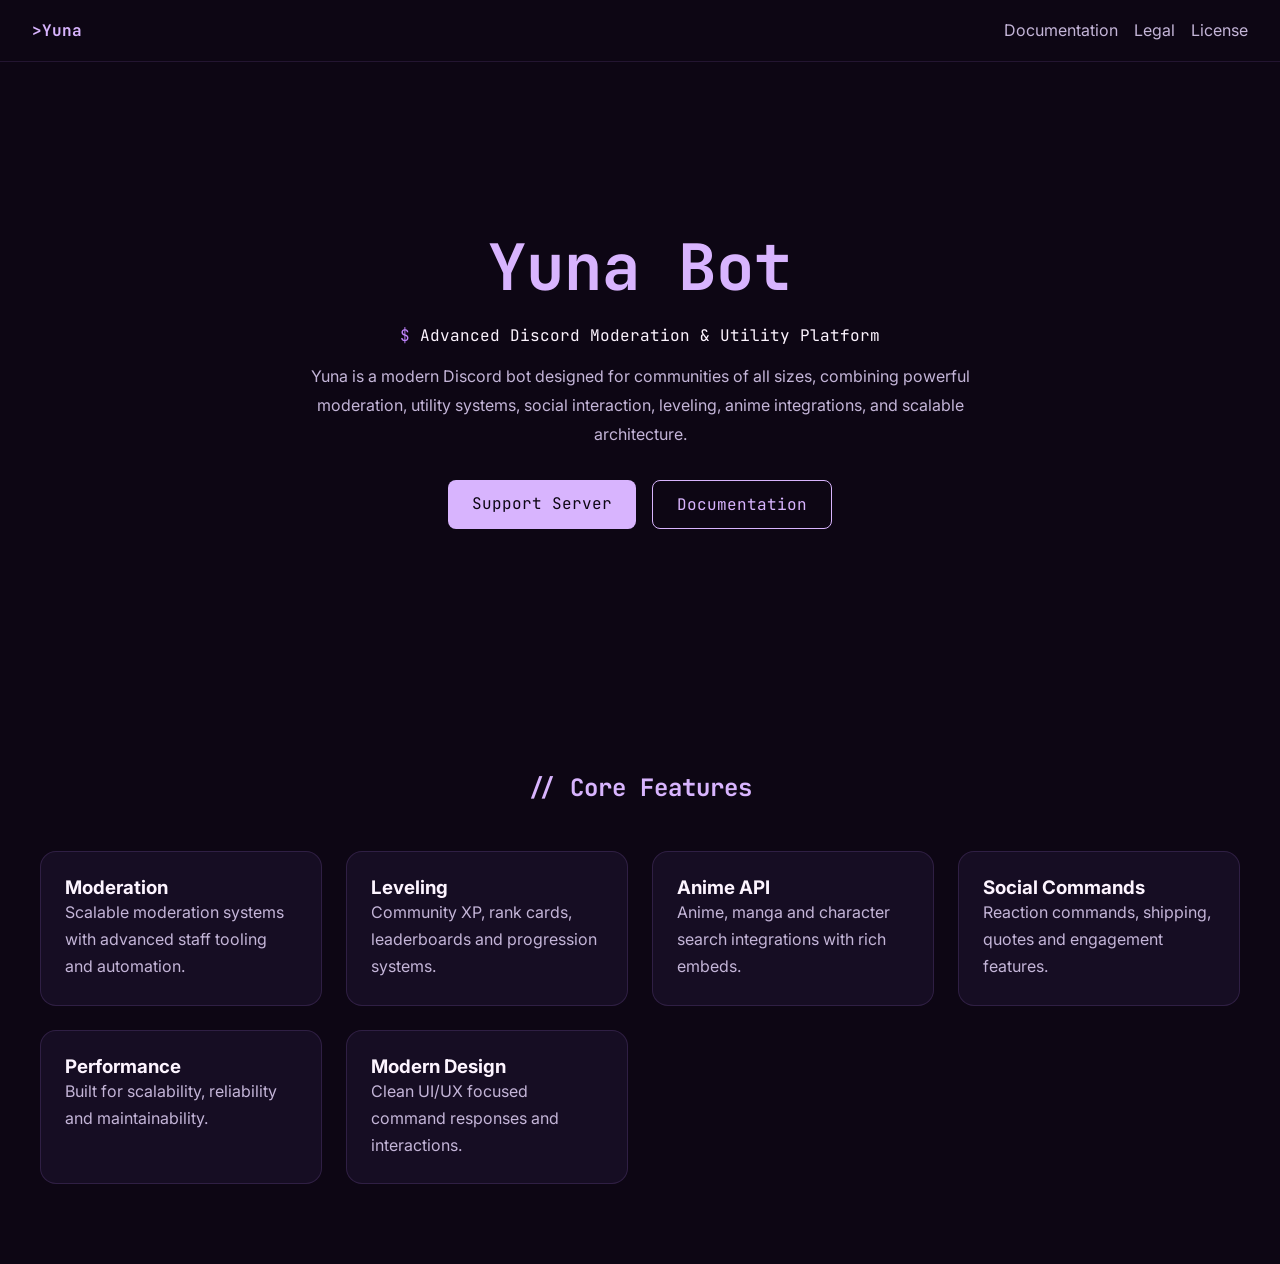
==== index.html @ b2848f5c "first commit" ====
<!DOCTYPE html>
<html lang="en">
<head>
    <meta charset="UTF-8">
    <meta name="viewport" content="width=device-width, initial-scale=1.0">
    <title>Yuna Bot</title>
    <link rel="stylesheet" href="/main.css">
    <link href="https://fonts.googleapis.com/css2?family=Inter:wght@400;500;600;700&family=JetBrains+Mono:wght@400;700&display=swap" rel="stylesheet">
</head>
<body>

<nav class="nav">
    <span class="nav-logo">&gt;Yuna</span>
    <div class="nav-links">
        <a href="/documentation">Documentation</a>
        <a href="/legal">Legal</a>
        <a href="/license">License</a>
    </div>
</nav>

<section class="hero">
    <div class="hero-content">
        <div class="hero-text">
            <h1 class="glitch">Yuna Bot</h1>

            <div class="terminal-line">
                <span class="prompt">$</span>
                <span>Advanced Discord Moderation & Utility Platform</span>
            </div>

            <p class="hero-description">
                Yuna is a modern Discord bot designed for communities of all sizes,
                combining powerful moderation, utility systems, social interaction,
                leveling, anime integrations, and scalable architecture.
            </p>

            <div class="hero-actions">
                <a href="https://discord.gg/RjTFsjRT7y" class="btn btn-primary" target="_blank">Support Server</a>
                <a href="/documentation" class="btn btn-secondary">Documentation</a>
            </div>
        </div>
    </div>
</section>

<section class="section">
    <h2 class="section-title">// Core Features</h2>

    <div class="grid-3">
        <div class="card">
            <h3>Moderation</h3>
            <p>Scalable moderation systems with advanced staff tooling and automation.</p>
        </div>

        <div class="card">
            <h3>Leveling</h3>
            <p>Community XP, rank cards, leaderboards and progression systems.</p>
        </div>

        <div class="card">
            <h3>Anime API</h3>
            <p>Anime, manga and character search integrations with rich embeds.</p>
        </div>

        <div class="card">
            <h3>Social Commands</h3>
            <p>Reaction commands, shipping, quotes and engagement features.</p>
        </div>

        <div class="card">
            <h3>Performance</h3>
            <p>Built for scalability, reliability and maintainability.</p>
        </div>

        <div class="card">
            <h3>Modern Design</h3>
            <p>Clean UI/UX focused command responses and interactions.</p>
        </div>
    </div>
</section>

</body>
</html>
---- main.css ----
*,
*::before,
*::after {
    box-sizing: border-box;
    margin: 0;
    padding: 0;
}

:root {
    --cyan: #d8b4fe;
    --purple: #c084fc;
    --bg: #0d0614;
    --bg2: #1a1028;
    --text: #fdf4ff;
    --text-dim: #c4b5d8;
}

body {
    background: var(--bg);
    color: var(--text);
    font-family: 'Inter', sans-serif;
}

.nav {
    display: flex;
    justify-content: space-between;
    padding: 1.25rem 2rem;
    background: rgba(13,6,20,0.85);
    border-bottom: 1px solid rgba(192,132,252,0.12);
}

.nav-logo {
    font-family: 'JetBrains Mono', monospace;
    color: var(--cyan);
    font-weight: 700;
}

.nav-links {
    display: flex;
    gap: 1rem;
}

.nav-links a {
    color: var(--text-dim);
    text-decoration: none;
}

.hero {
    min-height: 70vh;
    display: flex;
    align-items: center;
    justify-content: center;
    padding: 4rem 2rem;
}

.hero-text {
    max-width: 700px;
    text-align: center;
}

.glitch {
    font-size: 4rem;
    color: var(--cyan);
    font-family: 'JetBrains Mono', monospace;
}

.terminal-line {
    margin: 1rem 0;
    font-family: 'JetBrains Mono', monospace;
}

.prompt {
    color: var(--purple);
}

.hero-description {
    color: var(--text-dim);
    line-height: 1.8;
}

.hero-actions {
    display: flex;
    gap: 1rem;
    justify-content: center;
    margin-top: 2rem;
}

.btn {
    padding: 0.8rem 1.5rem;
    border-radius: 8px;
    text-decoration: none;
    font-family: 'JetBrains Mono', monospace;
}

.btn-primary {
    background: var(--cyan);
    color: var(--bg);
}

.btn-secondary {
    border: 1px solid var(--cyan);
    color: var(--cyan);
}

.section {
    padding: 5rem 2rem;
}

.section-title {
    text-align: center;
    color: var(--cyan);
    font-family: 'JetBrains Mono', monospace;
    margin-bottom: 3rem;
}

.grid-1 {
    max-width: 800px;
    margin: auto;
}

.grid-3 {
    display: grid;
    grid-template-columns: repeat(auto-fit,minmax(250px,1fr));
    gap: 1.5rem;
    max-width: 1200px;
    margin: auto;
}

.card {
    background: rgba(26,16,40,0.75);
    border: 1px solid rgba(192,132,252,0.15);
    padding: 1.5rem;
    border-radius: 16px;
}

.card p {
    color: var(--text-dim);
    line-height: 1.7;
}

pre {
    white-space: pre-wrap;
    color: var(--text-dim);
}
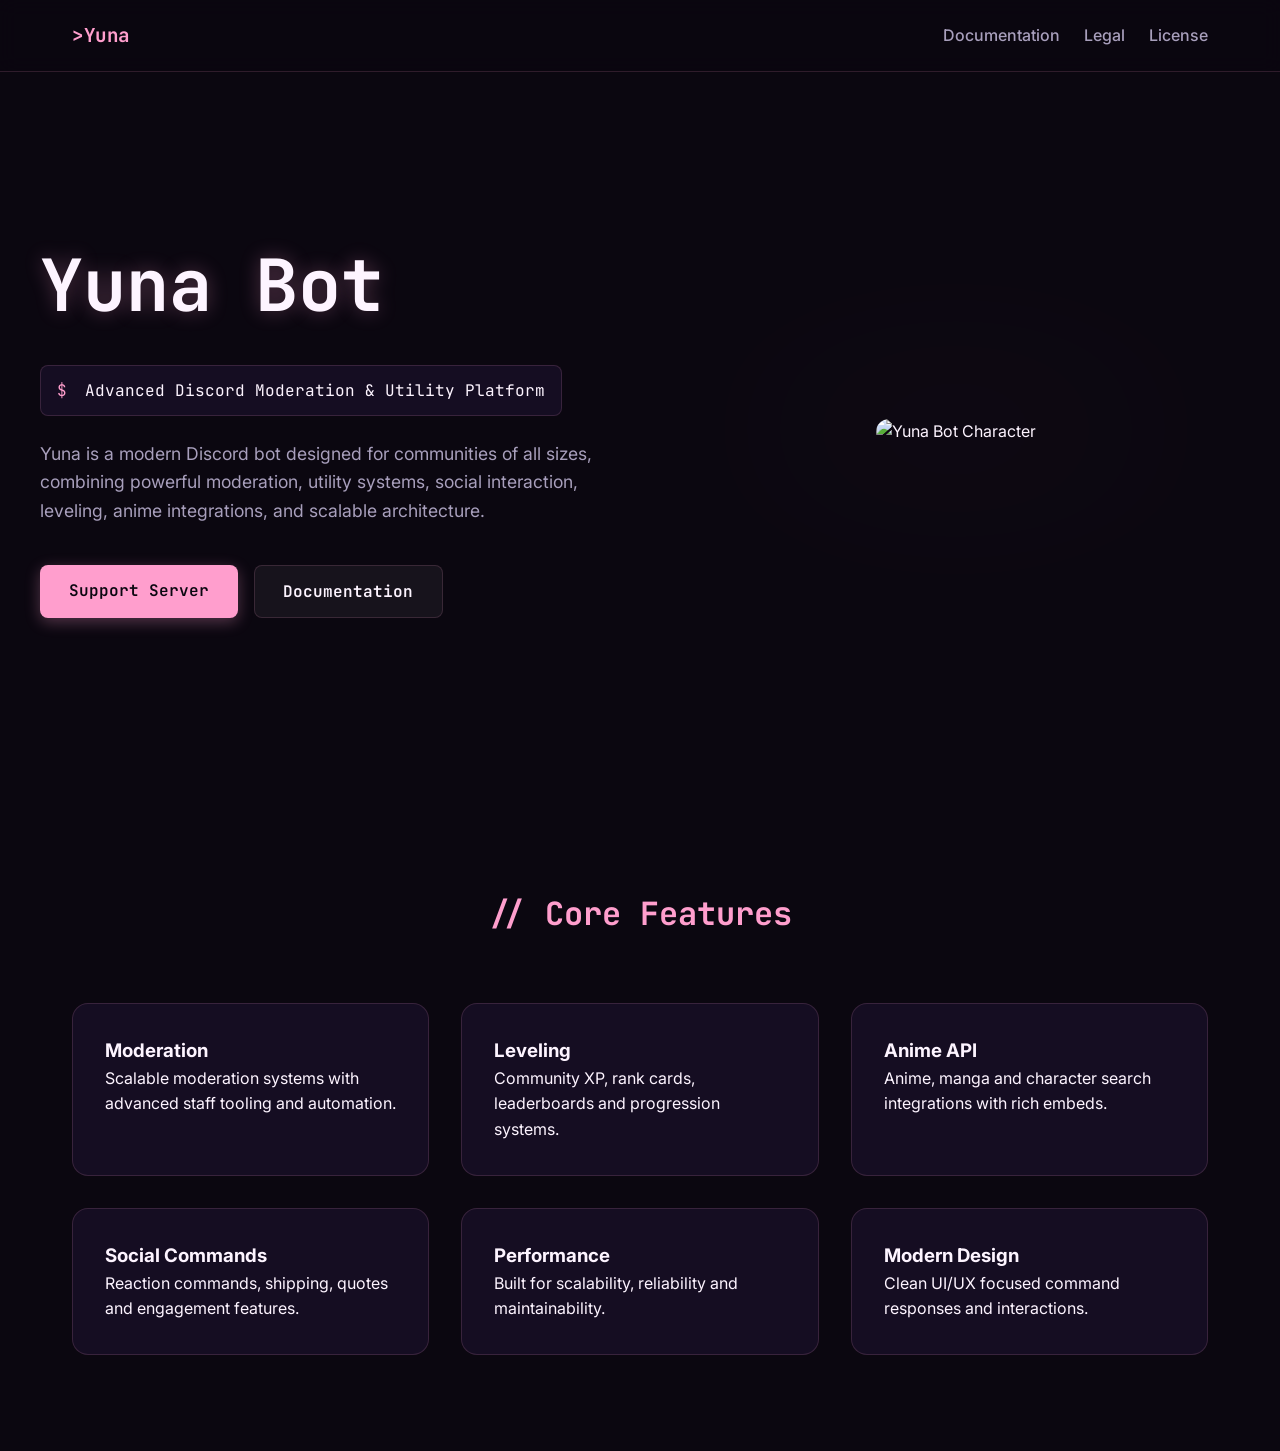
==== commit 992b7f55: "update style" ====
--- a/index.html
+++ b/index.html
@@ -10,17 +10,19 @@
 <body>
 
 <nav class="nav">
-    <span class="nav-logo">&gt;Yuna</span>
-    <div class="nav-links">
-        <a href="/documentation">Documentation</a>
-        <a href="/legal">Legal</a>
-        <a href="/license">License</a>
+    <div class="nav-container">
+        <span class="nav-logo">&gt;Yuna</span>
+        <div class="nav-links">
+            <a href="/documentation">Documentation</a>
+            <a href="/legal">Legal</a>
+            <a href="/license">License</a>
+        </div>
     </div>
 </nav>
 
 <section class="hero">
-    <div class="hero-content">
-        <div class="hero-text">
+    <div class="hero-container">
+        <div class="hero-content">
             <h1 class="glitch">Yuna Bot</h1>
 
             <div class="terminal-line">
@@ -38,6 +40,10 @@
                 <a href="https://discord.gg/RjTFsjRT7y" class="btn btn-primary" target="_blank">Support Server</a>
                 <a href="/documentation" class="btn btn-secondary">Documentation</a>
             </div>
+        </div>
+
+        <div class="hero-image-wrapper">
+            <img src="https://i.imgur.com/UyLDdGg.png" alt="Yuna Bot Character" class="hero-image">
         </div>
     </div>
 </section>
--- a/main.css
+++ b/main.css
@@ -7,110 +7,205 @@
 }
 
 :root {
-    --cyan: #d8b4fe;
-    --purple: #c084fc;
-    --bg: #0d0614;
-    --bg2: #1a1028;
-    --text: #fdf4ff;
-    --text-dim: #c4b5d8;
+    /* --- FARBPALETTE ANPASSEN --- */
+    /* Ändere diese Hex-Codes, falls das Bild z.B. eher blau oder rot ist */
+    --primary: #ff9ecd;       /* Ein sanftes Pink passend zum Bild */
+    --accent: #d8b4fe;        /* Ein helles Lila als Akzent */
+    --bg: #0b0710;            /* Sehr dunkles, fast schwarzes Lila */
+    --bg-surface: #150d22;    /* Etwas helleres Lila für Karten */
+    --text-main: #fdf4ff;     /* Weiß/Hellrosa für Text */
+    --text-dim: #a89fbc;      /* Abgedimmter Text */
+    --border-color: rgba(255, 158, 205, 0.15); /* Transparente Rahmenfarbe */
 }
 
 body {
     background: var(--bg);
-    color: var(--text);
+    color: var(--text-main);
     font-family: 'Inter', sans-serif;
-}
-
+    line-height: 1.6;
+    overflow-x: hidden;
+}
+
+/* --- NAVIGATION --- */
 .nav {
+    background: rgba(11, 7, 16, 0.85);
+    backdrop-filter: blur(10px);
+    border-bottom: 1px solid var(--border-color);
+    position: sticky;
+    top: 0;
+    z-index: 100;
+}
+
+.nav-container {
     display: flex;
     justify-content: space-between;
+    align-items: center;
+    max-width: 1200px;
+    margin: 0 auto;
     padding: 1.25rem 2rem;
-    background: rgba(13,6,20,0.85);
-    border-bottom: 1px solid rgba(192,132,252,0.12);
 }
 
 .nav-logo {
     font-family: 'JetBrains Mono', monospace;
-    color: var(--cyan);
+    color: var(--primary);
     font-weight: 700;
+    font-size: 1.2rem;
+    letter-spacing: -0.5px;
 }
 
 .nav-links {
     display: flex;
-    gap: 1rem;
+    gap: 1.5rem;
 }
 
 .nav-links a {
     color: var(--text-dim);
     text-decoration: none;
-}
-
+    font-weight: 500;
+    transition: color 0.3s ease;
+}
+
+.nav-links a:hover {
+    color: var(--primary);
+}
+
+/* --- HERO SECTION --- */
 .hero {
-    min-height: 70vh;
+    min-height: 80vh;
     display: flex;
     align-items: center;
-    justify-content: center;
     padding: 4rem 2rem;
 }
 
-.hero-text {
-    max-width: 700px;
-    text-align: center;
+.hero-container {
+    max-width: 1200px;
+    margin: 0 auto;
+    display: grid;
+    grid-template-columns: 1fr 1fr;
+    gap: 4rem;
+    align-items: center;
+}
+
+.hero-content {
+    max-width: 600px;
 }
 
 .glitch {
-    font-size: 4rem;
-    color: var(--cyan);
-    font-family: 'JetBrains Mono', monospace;
+    font-size: 4.5rem;
+    color: var(--text-main);
+    font-family: 'JetBrains Mono', monospace;
+    line-height: 1.1;
+    margin-bottom: 1rem;
+    text-shadow: 0 0 20px rgba(255, 158, 205, 0.3);
 }
 
 .terminal-line {
-    margin: 1rem 0;
-    font-family: 'JetBrains Mono', monospace;
+    margin: 1.5rem 0;
+    font-family: 'JetBrains Mono', monospace;
+    background: var(--bg-surface);
+    padding: 0.75rem 1rem;
+    border-radius: 8px;
+    border: 1px solid var(--border-color);
+    display: inline-block;
 }
 
 .prompt {
-    color: var(--purple);
+    color: var(--primary);
+    margin-right: 0.5rem;
 }
 
 .hero-description {
     color: var(--text-dim);
-    line-height: 1.8;
-}
-
+    font-size: 1.1rem;
+    margin-bottom: 2.5rem;
+}
+
+/* --- HERO BILD --- */
+.hero-image-wrapper {
+    display: flex;
+    justify-content: center;
+    position: relative;
+}
+
+/* Leichter Glow-Effekt hinter dem Bild */
+.hero-image-wrapper::before {
+    content: '';
+    position: absolute;
+    width: 80%;
+    height: 80%;
+    background: var(--primary);
+    filter: blur(100px);
+    opacity: 0.15;
+    border-radius: 50%;
+    z-index: -1;
+}
+
+.hero-image {
+    max-width: 100%;
+    height: auto;
+    border-radius: 20px;
+    transform: translateY(0);
+    animation: float 6s ease-in-out infinite; /* Sanfte Schwebe-Animation */
+}
+
+@keyframes float {
+    0% { transform: translateY(0px); }
+    50% { transform: translateY(-15px); }
+    100% { transform: translateY(0px); }
+}
+
+/* --- BUTTONS --- */
 .hero-actions {
     display: flex;
     gap: 1rem;
-    justify-content: center;
-    margin-top: 2rem;
 }
 
 .btn {
-    padding: 0.8rem 1.5rem;
+    padding: 0.8rem 1.8rem;
     border-radius: 8px;
     text-decoration: none;
     font-family: 'JetBrains Mono', monospace;
+    font-weight: 600;
+    transition: all 0.3s ease;
 }
 
 .btn-primary {
-    background: var(--cyan);
+    background: var(--primary);
     color: var(--bg);
+    box-shadow: 0 4px 15px rgba(255, 158, 205, 0.3);
+}
+
+.btn-primary:hover {
+    background: var(--text-main);
+    transform: translateY(-2px);
+    box-shadow: 0 6px 20px rgba(255, 158, 205, 0.4);
 }
 
 .btn-secondary {
-    border: 1px solid var(--cyan);
-    color: var(--cyan);
-}
-
+    border: 1px solid var(--border-color);
+    color: var(--text-main);
+    background: rgba(255, 255, 255, 0.05);
+}
+
+.btn-secondary:hover {
+    border-color: var(--primary);
+    background: rgba(255, 158, 205, 0.1);
+    transform: translateY(-2px);
+}
+
+/* --- SECTIONS & GRID --- */
 .section {
-    padding: 5rem 2rem;
+    padding: 6rem 2rem;
+    max-width: 1200px;
+    margin: 0 auto;
 }
 
 .section-title {
     text-align: center;
-    color: var(--cyan);
-    font-family: 'JetBrains Mono', monospace;
-    margin-bottom: 3rem;
+    color: var(--primary);
+    font-family: 'JetBrains Mono', monospace;
+    margin-bottom: 4rem;
+    font-size: 2rem;
 }
 
 .grid-1 {
@@ -120,25 +215,14 @@
 
 .grid-3 {
     display: grid;
-    grid-template-columns: repeat(auto-fit,minmax(250px,1fr));
-    gap: 1.5rem;
-    max-width: 1200px;
-    margin: auto;
-}
-
+    grid-template-columns: repeat(auto-fit, minmax(300px, 1fr));
+    gap: 2rem;
+}
+
+/* --- CARDS --- */
 .card {
-    background: rgba(26,16,40,0.75);
-    border: 1px solid rgba(192,132,252,0.15);
-    padding: 1.5rem;
+    background: var(--bg-surface);
+    border: 1px solid var(--border-color);
+    padding: 2rem;
     border-radius: 16px;
-}
-
-.card p {
-    color: var(--text-dim);
-    line-height: 1.7;
-}
-
-pre {
-    white-space: pre-wrap;
-    color: var(--text-dim);
-}+    transition: transform 0.3s ease, box-shadow 0.3
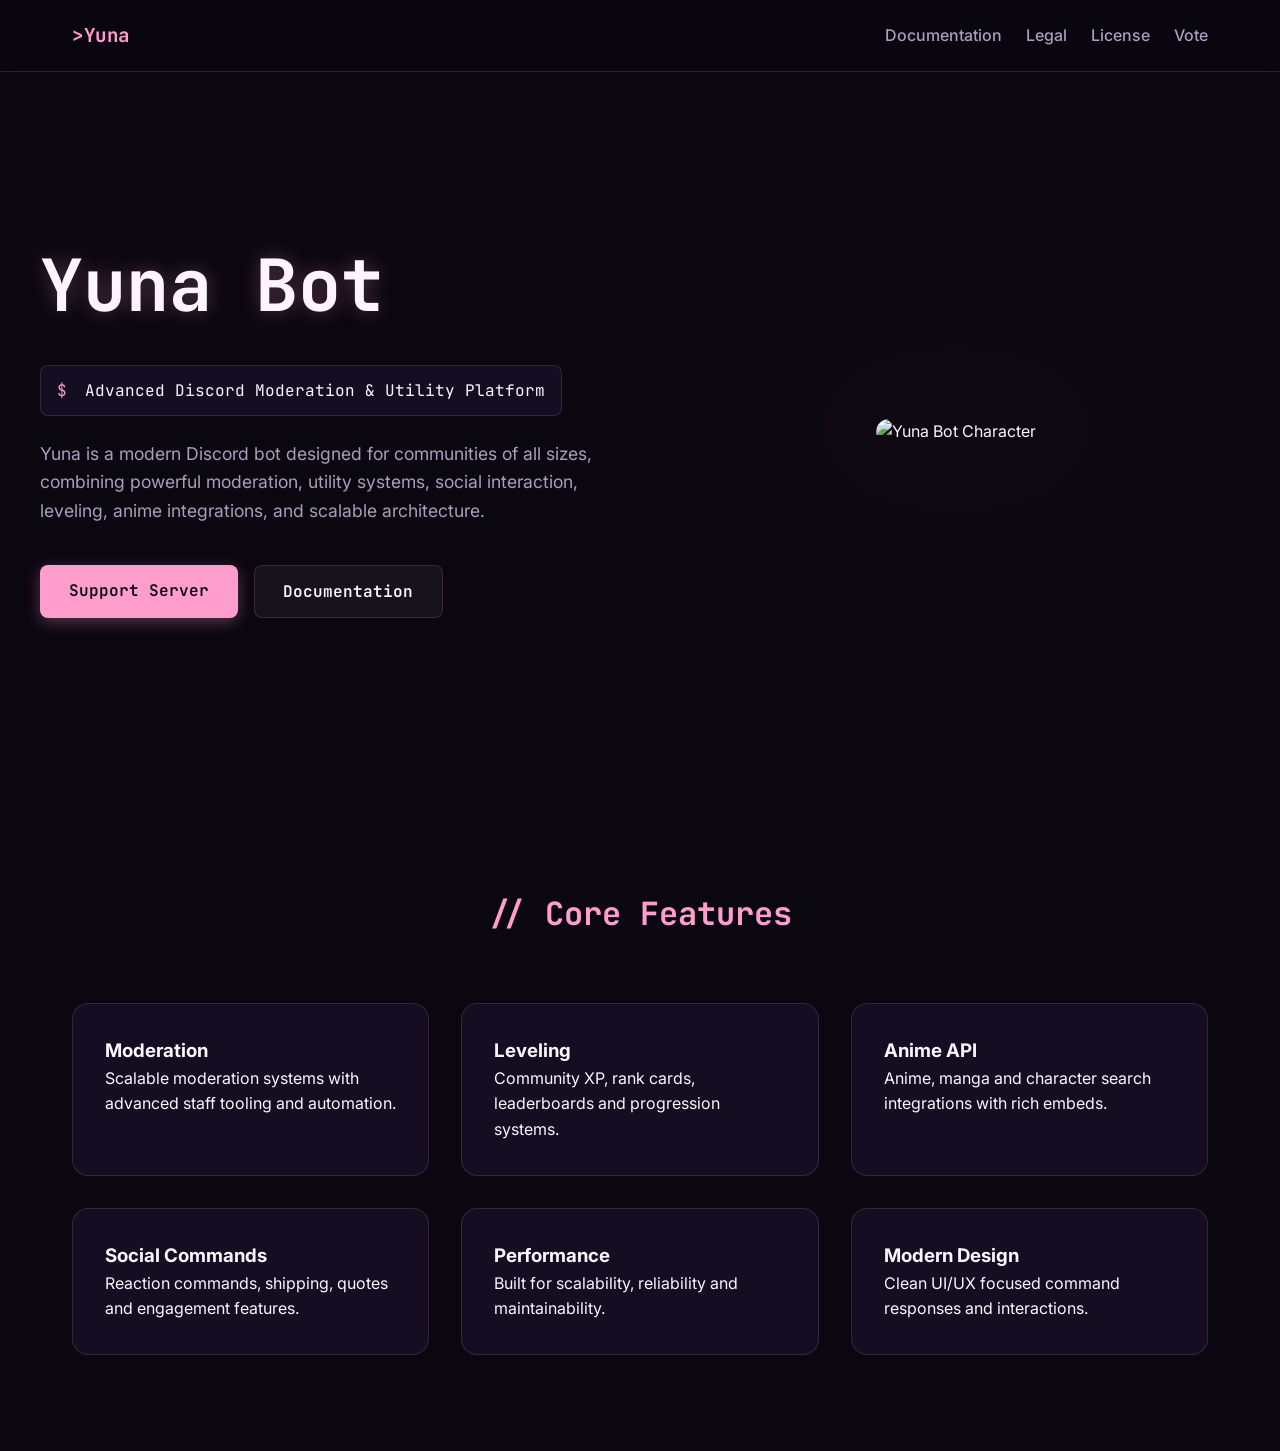
==== commit 1ad0a1ee: "vote button" ====
--- a/index.html
+++ b/index.html
@@ -16,6 +16,7 @@
             <a href="/documentation">Documentation</a>
             <a href="/legal">Legal</a>
             <a href="/license">License</a>
+            <a href="https://top.gg/bot/1485836706883043478/vote">Vote</a>
         </div>
     </div>
 </nav>
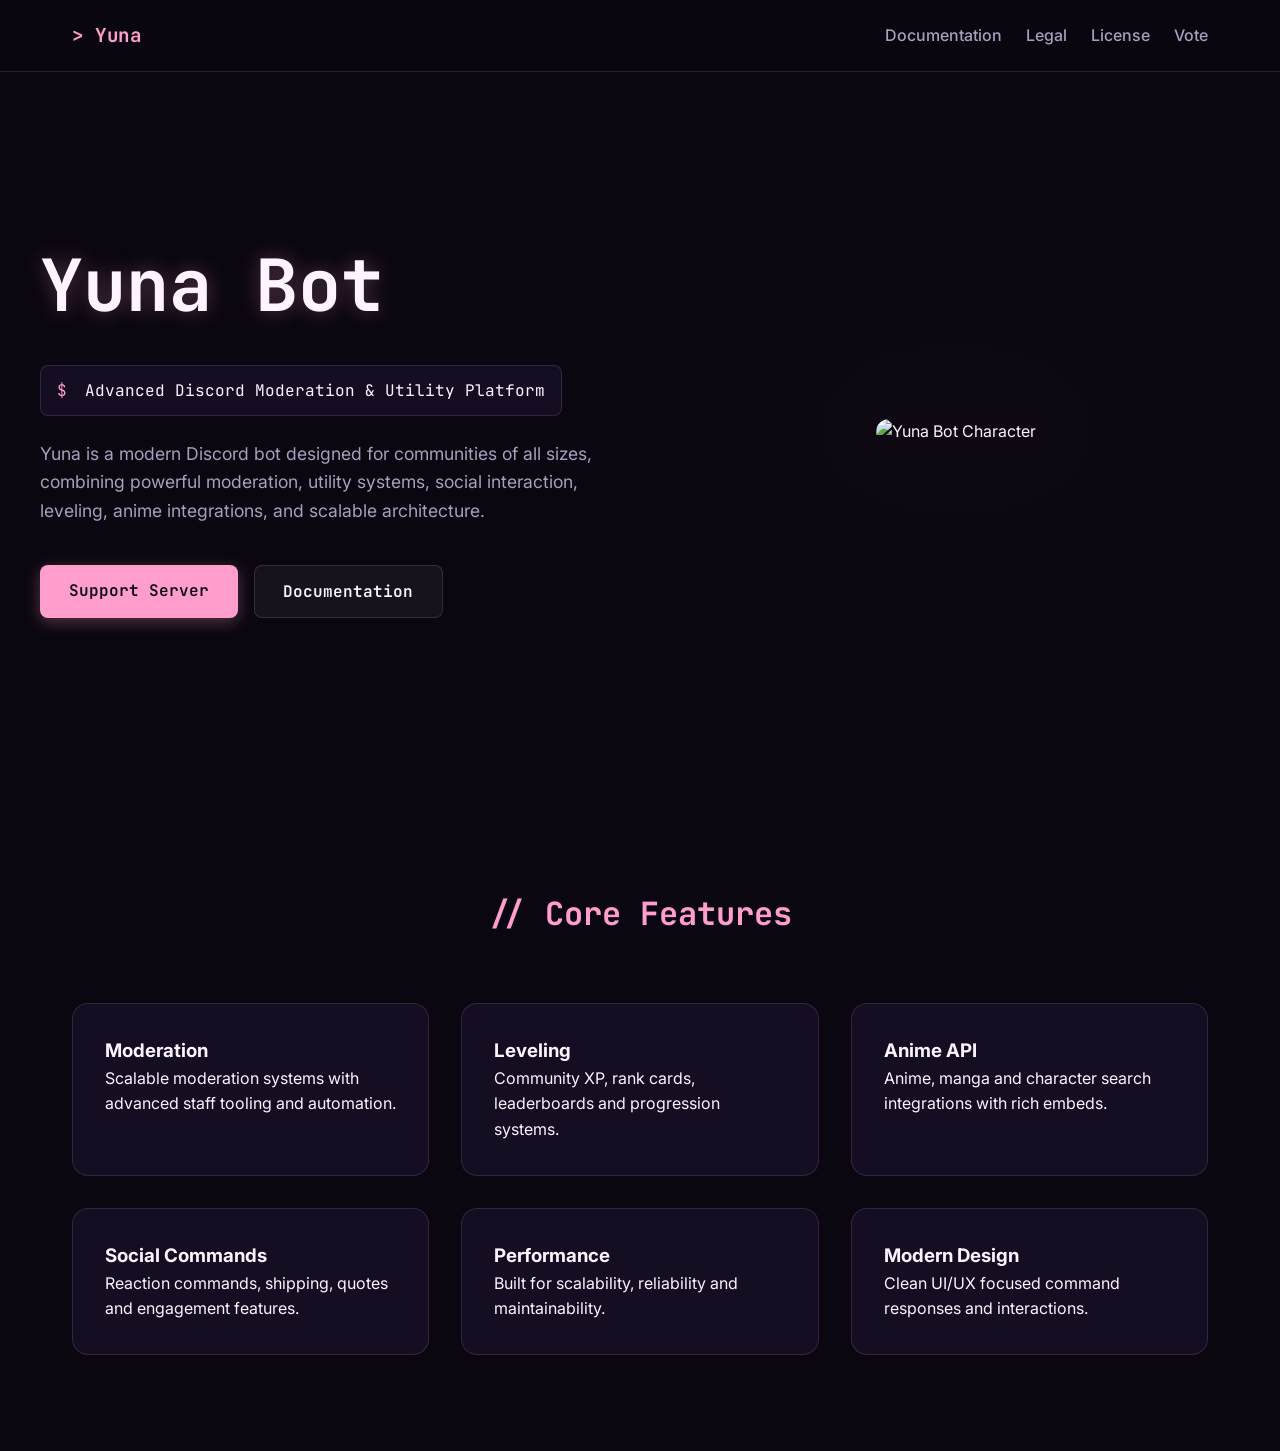
==== commit cb862ec1: "Update index.html" ====
--- a/index.html
+++ b/index.html
@@ -11,7 +11,7 @@
 
 <nav class="nav">
     <div class="nav-container">
-        <span class="nav-logo">&gt;Yuna</span>
+        <span class="nav-logo">&gt; Yuna</span>
         <div class="nav-links">
             <a href="/documentation">Documentation</a>
             <a href="/legal">Legal</a>
@@ -86,4 +86,4 @@
 </section>
 
 </body>
-</html>+</html>
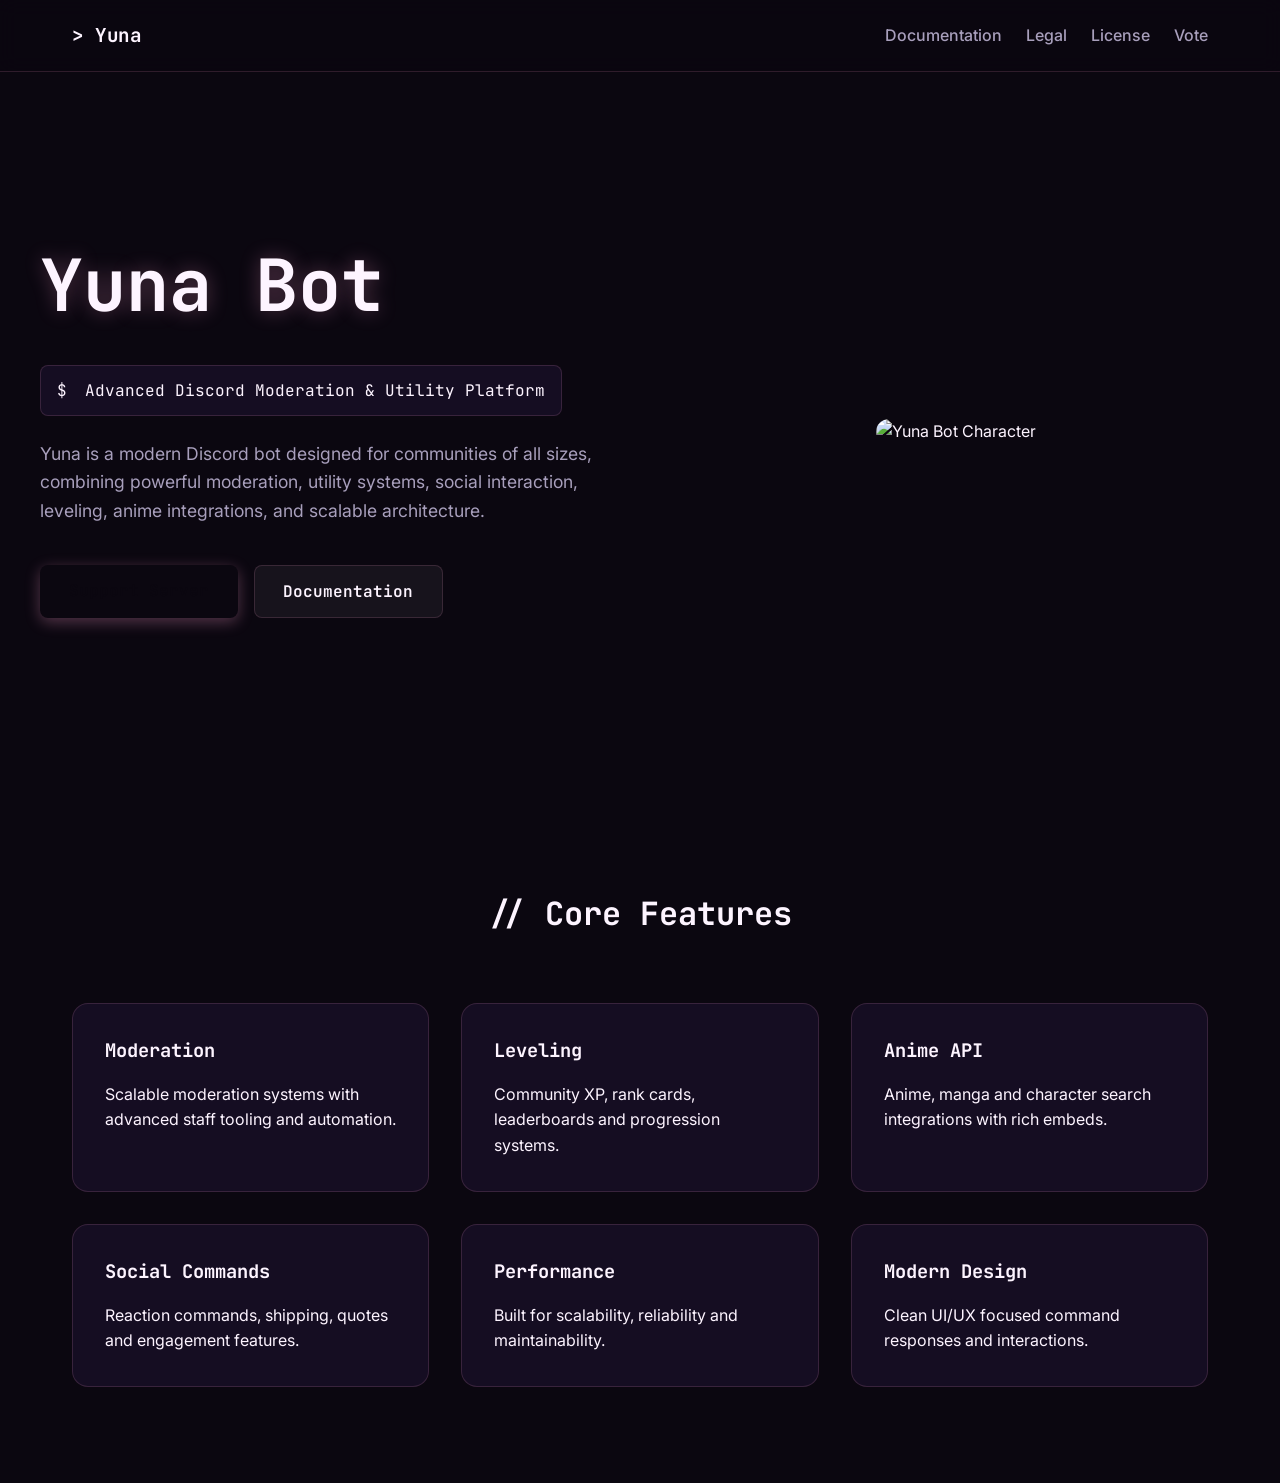
==== commit 15395b83: "design update" ====
--- a/index.html
+++ b/index.html
@@ -12,6 +12,13 @@
 <nav class="nav">
     <div class="nav-container">
         <span class="nav-logo">&gt; Yuna</span>
+        
+        <button class="hamburger" aria-label="Toggle navigation">
+            <span></span>
+            <span></span>
+            <span></span>
+        </button>
+
         <div class="nav-links">
             <a href="/documentation">Documentation</a>
             <a href="/legal">Legal</a>
@@ -85,5 +92,6 @@
     </div>
 </section>
 
+<script src="/main.js"></script>
 </body>
-</html>
+</html>
--- a/main.css
+++ b/main.css
@@ -8,8 +8,7 @@
 
 :root {
     /* --- FARBPALETTE ANPASSEN --- */
-    /* Ändere diese Hex-Codes, falls das Bild z.B. eher blau oder rot ist */
-    --primary: #ff9ecd;       /* Ein sanftes Pink passend zum Bild */
+    var(--primary): #ff9ecd;       /* Ein sanftes Pink passend zum Bild */
     --accent: #d8b4fe;        /* Ein helles Lila als Akzent */
     --bg: #0b0710;            /* Sehr dunkles, fast schwarzes Lila */
     --bg-surface: #150d22;    /* Etwas helleres Lila für Karten */
@@ -53,9 +52,30 @@
     letter-spacing: -0.5px;
 }
 
+/* Hamburger Button (Hidden by default) */
+.hamburger {
+    display: none;
+    flex-direction: column;
+    gap: 6px;
+    background: none;
+    border: none;
+    cursor: pointer;
+    z-index: 101;
+}
+
+.hamburger span {
+    display: block;
+    width: 25px;
+    height: 3px;
+    background-color: var(--primary);
+    border-radius: 2px;
+    transition: transform 0.3s ease, opacity 0.3s ease;
+}
+
 .nav-links {
     display: flex;
     gap: 1.5rem;
+    align-items: center;
 }
 
 .nav-links a {
@@ -127,7 +147,6 @@
     position: relative;
 }
 
-/* Leichter Glow-Effekt hinter dem Bild */
 .hero-image-wrapper::before {
     content: '';
     position: absolute;
@@ -145,7 +164,7 @@
     height: auto;
     border-radius: 20px;
     transform: translateY(0);
-    animation: float 6s ease-in-out infinite; /* Sanfte Schwebe-Animation */
+    animation: float 6s ease-in-out infinite; 
 }
 
 @keyframes float {
@@ -225,4 +244,92 @@
     border: 1px solid var(--border-color);
     padding: 2rem;
     border-radius: 16px;
-    transition: transform 0.3s ease, box-shadow 0.3+    transition: transform 0.3s ease, box-shadow 0.3s ease, border-color 0.3s ease;
+}
+
+.card:hover {
+    transform: translateY(-5px);
+    box-shadow: 0 10px 30px rgba(255, 158, 205, 0.1);
+    border-color: var(--primary);
+}
+
+.card h3 {
+    margin-bottom: 1rem;
+    color: var(--primary);
+    font-family: 'JetBrains Mono', monospace;
+}
+
+.card pre {
+    white-space: pre-wrap;
+    word-wrap: break-word;
+    font-family: 'JetBrains Mono', monospace;
+    color: var(--text-dim);
+    font-size: 0.9rem;
+}
+
+
+/* =========================================
+   RESPONSIVE DESIGN & MOBILE MENU
+   ========================================= */
+@media (max-width: 768px) {
+    /* Hamburger Icon anzeigen */
+    .hamburger {
+        display: flex;
+    }
+
+    /* Mobile Navigations-Links */
+    .nav-links {
+        position: absolute;
+        top: 100%;
+        left: 0;
+        width: 100%;
+        background: rgba(21, 13, 34, 0.98); /* var(--bg-surface) leicht abgedunkelt */
+        flex-direction: column;
+        padding: 2rem 0;
+        gap: 2rem;
+        border-bottom: 1px solid var(--border-color);
+        clip-path: polygon(0 0, 100% 0, 100% 0, 0 0); /* Versteckt durch clip-path für weiche Animation */
+        transition: clip-path 0.4s cubic-bezier(0.86, 0, 0.07, 1);
+    }
+
+    /* Menü aktiv / ausgeklappt */
+    .nav-links.active {
+        clip-path: polygon(0 0, 100% 0, 100% 100%, 0 100%);
+    }
+
+    /* Hamburger Animation zum "X" */
+    .hamburger.active span:nth-child(1) {
+        transform: translateY(9px) rotate(45deg);
+    }
+    .hamburger.active span:nth-child(2) {
+        opacity: 0;
+    }
+    .hamburger.active span:nth-child(3) {
+        transform: translateY(-9px) rotate(-45deg);
+    }
+
+    /* Hero Section Anpassungen */
+    .hero-container {
+        grid-template-columns: 1fr;
+        text-align: center;
+        gap: 2rem;
+    }
+
+    .hero-content {
+        margin: 0 auto;
+    }
+
+    .glitch {
+        font-size: 3rem;
+    }
+
+    .hero-actions {
+        justify-content: center;
+        flex-direction: column;
+    }
+
+    .btn {
+        width: 100%;
+        text-align: center;
+    }
+}
